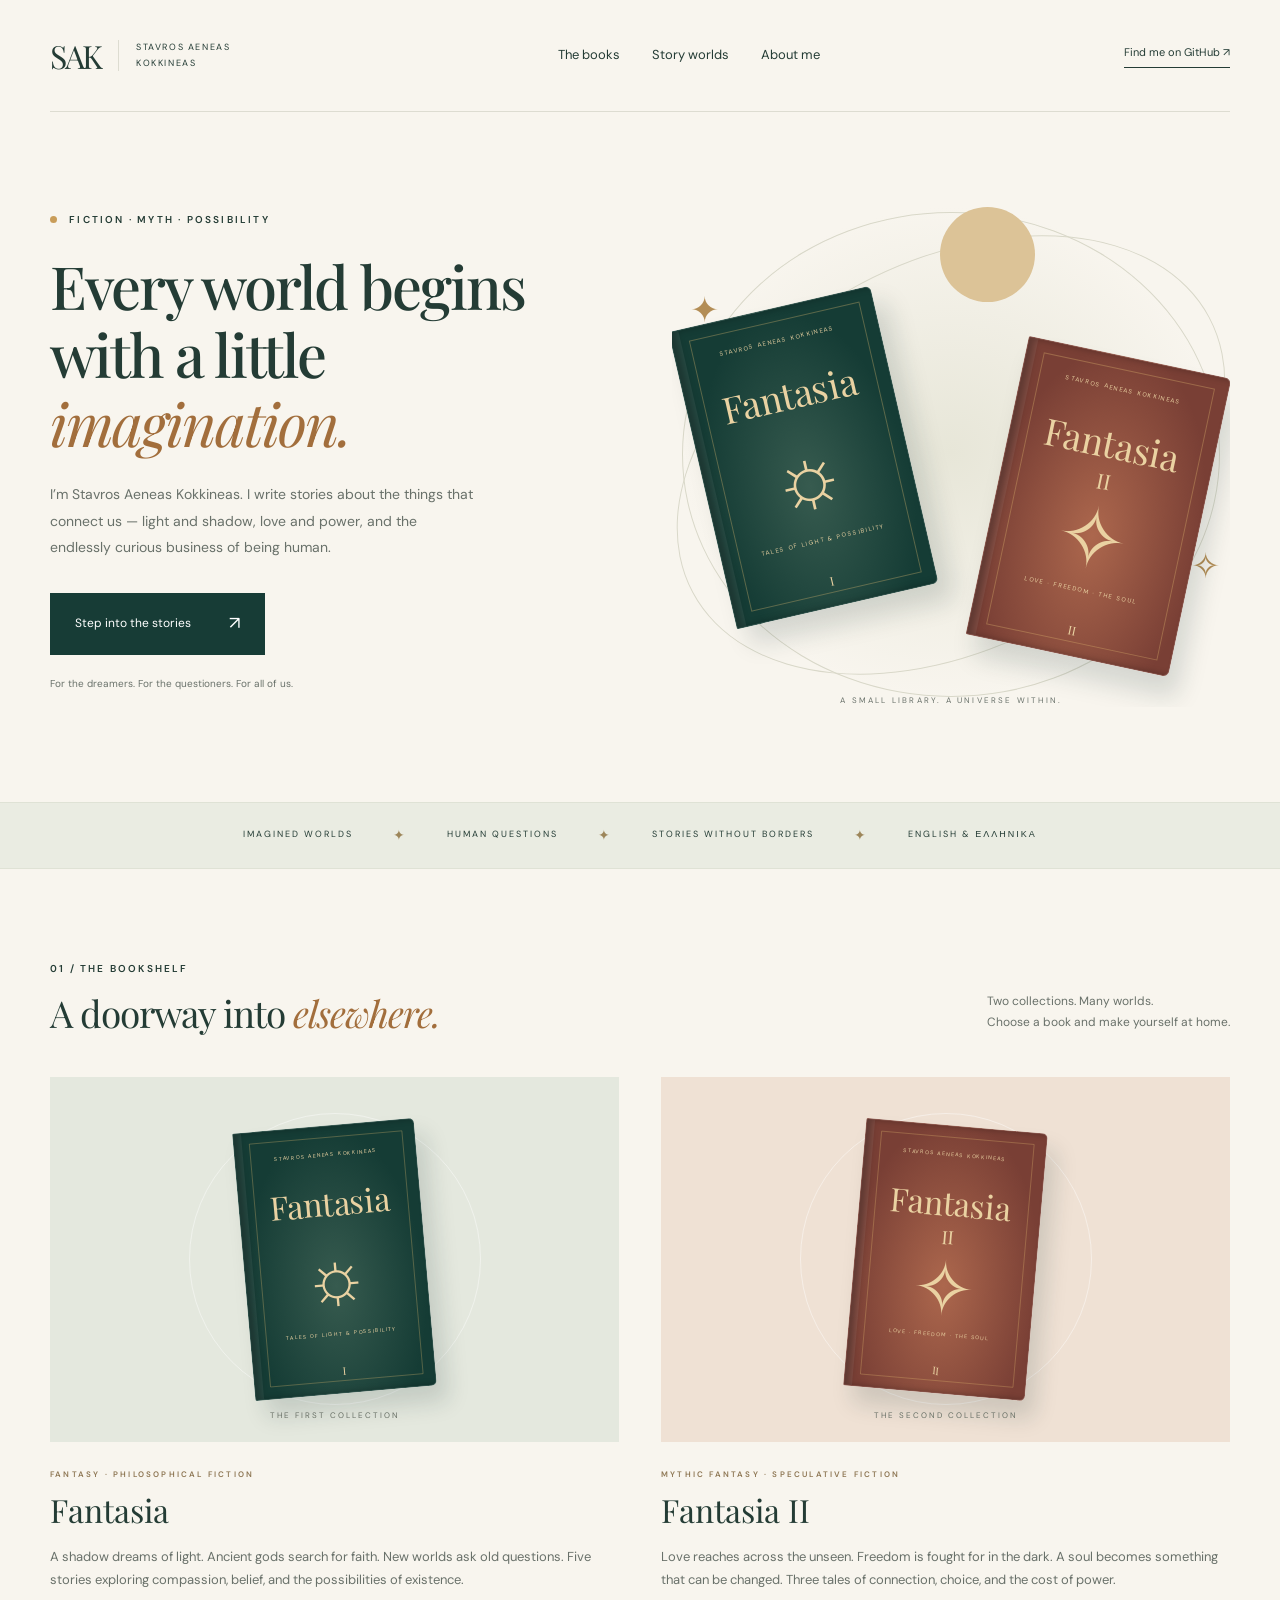
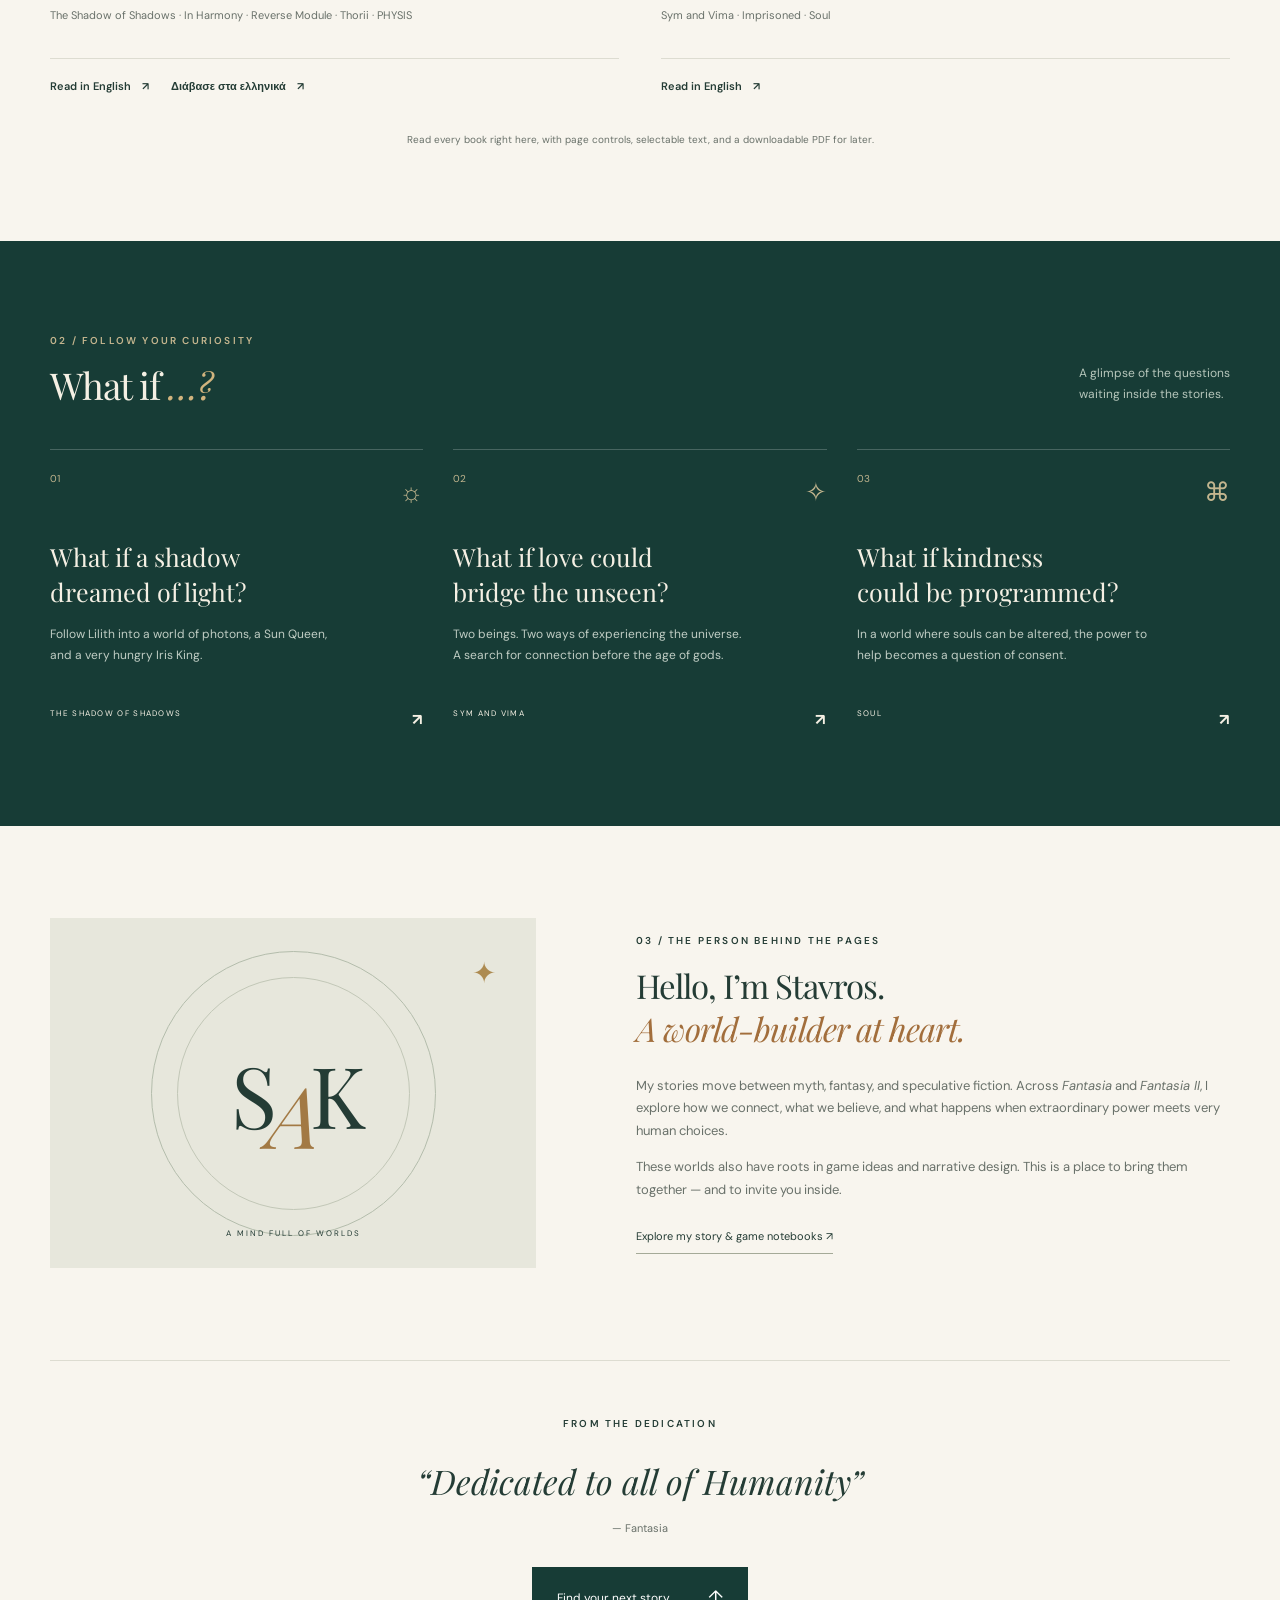
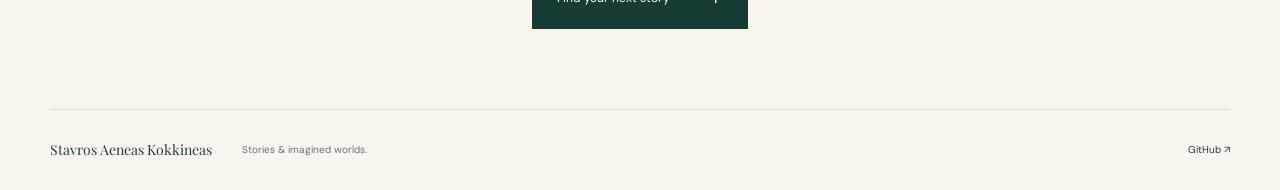
==== index.html @ 02f498a7 "Publish author website with English and Greek book readers" ====
<!doctype html>
<html lang="en">
<head>
<meta charset="utf-8"><meta name="viewport" content="width=device-width, initial-scale=1">
<meta name="description" content="Step into the story worlds of Stavros Aeneas Kokkineas. Read Fantasia and Fantasia II: tales of light, love, freedom, and what makes us human.">
<meta name="theme-color" content="#173c36"><title>Stavros Aeneas Kokkineas — Stories & imagined worlds</title>
<link rel="icon" href="assets/mark.svg" type="image/svg+xml"><link rel="stylesheet" href="style.css">
</head>
<body>
<a class="skip" href="#main">Skip to content</a>
<header class="header wrap"><a class="wordmark" href="#" aria-label="Stavros Aeneas Kokkineas home">SAK<span>STAVROS AENEAS KOKKINEAS</span></a><nav aria-label="Main navigation"><a href="#books">The books</a><a href="#worlds">Story worlds</a><a href="#about">About me</a></nav><a class="header-link" href="https://github.com/PreCosmos">Find me on GitHub ↗</a></header>
<main id="main">
<section class="hero wrap"><div class="hero-copy"><p class="eyebrow"><span></span> FICTION · MYTH · POSSIBILITY</p><h1>Every world begins<br>with a little<br><em>imagination.</em></h1><p class="intro">I’m Stavros Aeneas Kokkineas. I write stories about the things that connect us — light and shadow, love and power, and the endlessly curious business of being human.</p><a class="button" href="#books">Step into the stories <span>↗</span></a><p class="hero-note">For the dreamers. For the questioners. For all of us.</p></div><div class="hero-art" role="img" aria-label="Illustration of two Fantasia books beneath a sun and stars"><div class="orbit orbit-one"></div><div class="orbit orbit-two"></div><span class="star s1">✦</span><span class="star s2">✧</span><span class="sun"></span><div class="book hero-book book-one"><small>STAVROS AENEAS KOKKINEAS</small><strong>Fantasia</strong><div class="cover-symbol">☼</div><span>TALES OF LIGHT & POSSIBILITY</span><i>I</i></div><div class="book hero-book book-two"><small>STAVROS AENEAS KOKKINEAS</small><strong>Fantasia <em>II</em></strong><div class="cover-symbol">✧</div><span>LOVE · FREEDOM · THE SOUL</span><i>II</i></div><span class="art-caption">A SMALL LIBRARY. A UNIVERSE WITHIN.</span></div></section>
<div class="ribbon"><span>IMAGINED WORLDS</span><b>✦</b><span>HUMAN QUESTIONS</span><b>✦</b><span>STORIES WITHOUT BORDERS</span><b>✦</b><span>ENGLISH & ΕΛΛΗΝΙΚΑ</span></div>
<section id="books" class="section wrap"><div class="section-heading"><div><p class="eyebrow">01 / THE BOOKSHELF</p><h2>A doorway into <em>elsewhere.</em></h2></div><p>Two collections. Many worlds.<br>Choose a book and make yourself at home.</p></div><div class="books-grid"><article class="book-card"><a class="cover-stage green-stage" href="reader.html?book=fantasia" aria-label="Read Fantasia in English in the reading room"><div class="book shelf-book book-one"><small>STAVROS AENEAS KOKKINEAS</small><strong>Fantasia</strong><div class="cover-symbol">☼</div><span>TALES OF LIGHT & POSSIBILITY</span><i>I</i></div><span class="cover-tag">THE FIRST COLLECTION</span></a><div class="book-details"><p class="eyebrow">FANTASY · PHILOSOPHICAL FICTION</p><h3>Fantasia</h3><p>A shadow dreams of light. Ancient gods search for faith. New worlds ask old questions. Five stories exploring compassion, belief, and the possibilities of existence.</p><p class="contents">The Shadow of Shadows · In Harmony · Reverse Module · Thorii · PHYSIS</p><div class="reading-links"><a href="reader.html?book=fantasia">Read in English <span>↗</span></a><a href="reader.html?book=fantasia-el" lang="el">Διάβασε στα ελληνικά <span>↗</span></a></div></div></article><article class="book-card"><a class="cover-stage rust-stage" href="reader.html?book=fantasia-ii" aria-label="Read Fantasia II in the reading room"><div class="book shelf-book book-two"><small>STAVROS AENEAS KOKKINEAS</small><strong>Fantasia <em>II</em></strong><div class="cover-symbol">✧</div><span>LOVE · FREEDOM · THE SOUL</span><i>II</i></div><span class="cover-tag">THE SECOND COLLECTION</span></a><div class="book-details"><p class="eyebrow">MYTHIC FANTASY · SPECULATIVE FICTION</p><h3>Fantasia II</h3><p>Love reaches across the unseen. Freedom is fought for in the dark. A soul becomes something that can be changed. Three tales of connection, choice, and the cost of power.</p><p class="contents">Sym and Vima · Imprisoned · Soul</p><div class="reading-links"><a href="reader.html?book=fantasia-ii">Read in English <span>↗</span></a></div></div></article></div><p class="pdf-note">Read every book right here, with page controls, selectable text, and a downloadable PDF for later.</p></section>
<section class="worlds-section" id="worlds"><div class="wrap section"><div class="section-heading"><div><p class="eyebrow">02 / FOLLOW YOUR CURIOSITY</p><h2>What if <em>…?</em></h2></div><p>A glimpse of the questions<br>waiting inside the stories.</p></div><div class="world-grid"><a class="world" href="reader.html?book=fantasia#page=5"><span class="world-number">01 <b>☼</b></span><h3>What if a shadow<br>dreamed of light?</h3><p>Follow Lilith into a world of photons, a Sun Queen, and a very hungry Iris King.</p><span class="world-footer">THE SHADOW OF SHADOWS <b>↗</b></span></a><a class="world" href="reader.html?book=fantasia-ii#page=5"><span class="world-number">02 <b>✧</b></span><h3>What if love could<br>bridge the unseen?</h3><p>Two beings. Two ways of experiencing the universe. A search for connection before the age of gods.</p><span class="world-footer">SYM AND VIMA <b>↗</b></span></a><a class="world" href="reader.html?book=fantasia-ii#page=91"><span class="world-number">03 <b>⌘</b></span><h3>What if kindness<br>could be programmed?</h3><p>In a world where souls can be altered, the power to help becomes a question of consent.</p><span class="world-footer">SOUL <b>↗</b></span></a></div></div></section>
<section class="section wrap about" id="about"><div class="author-art" aria-hidden="true"><span class="author-orbit"></span><span class="author-initials">S<span>A</span>K</span><p>A MIND FULL OF WORLDS</p><b>✦</b></div><div class="about-copy"><p class="eyebrow">03 / THE PERSON BEHIND THE PAGES</p><h2>Hello, I’m Stavros.<br><em>A world-builder at heart.</em></h2><p>My stories move between myth, fantasy, and speculative fiction. Across <cite>Fantasia</cite> and <cite>Fantasia II</cite>, I explore how we connect, what we believe, and what happens when extraordinary power meets very human choices.</p><p>These worlds also have roots in game ideas and narrative design. This is a place to bring them together — and to invite you inside.</p><a class="text-link" href="https://github.com/PreCosmos/GameIdeas">Explore my story & game notebooks ↗</a></div></section>
<section class="closing wrap"><p class="eyebrow">FROM THE DEDICATION</p><blockquote>“Dedicated to all of Humanity”</blockquote><p>— Fantasia</p><a class="button" href="#books">Find your next story <span>↑</span></a></section>
</main><footer class="wrap"><a class="footer-name" href="#">Stavros Aeneas Kokkineas</a><p>Stories & imagined worlds.</p><a href="https://github.com/PreCosmos">GitHub ↗</a></footer>
</body></html>
---- style.css ----
@import url('https://fonts.googleapis.com/css2?family=DM+Sans:wght@400;500;600;700&family=Playfair+Display:ital,wght@0,400;0,500;0,600;1,400;1,500&display=swap');
:root{--paper:#f8f5ee;--ink:#243c35;--muted:#69716a;--green:#173c36;--gold:#c99d59;--line:#dddcd1;--serif:'Playfair Display',Georgia,serif;--sans:'DM Sans',Arial,sans-serif}*{box-sizing:border-box}html{scroll-behavior:smooth;scroll-padding-top:30px}body{margin:0;background:var(--paper);color:var(--ink);font-family:var(--sans);font-size:15px;line-height:1.75}a{color:inherit;text-decoration:none}a:focus-visible{outline:3px solid #b77c35;outline-offset:6px}a:hover{color:#a26c32}.wrap{width:min(1200px,calc(100% - 100px));margin-inline:auto}.header{height:112px;display:flex;align-items:center;justify-content:space-between;border-bottom:1px solid var(--line);gap:24px}.wordmark{font:32px var(--serif);display:flex;align-items:center;gap:17px;letter-spacing:-2px}.wordmark span{font:9px/1.7 var(--sans);letter-spacing:1.6px;max-width:135px;border-left:1px solid var(--line);padding-left:17px}.header nav{display:flex;gap:32px;font-size:13px}.header-link{font-size:11px;border-bottom:1px solid var(--ink);padding-bottom:4px}.hero{display:grid;grid-template-columns:1.08fr 1fr;align-items:center;min-height:690px;gap:20px;padding-block:64px 74px}.eyebrow{font-size:10px;letter-spacing:2.2px;font-weight:600;line-height:1.6}.eyebrow>span{display:inline-block;width:7px;height:7px;background:var(--gold);border-radius:50%;margin-right:8px}h1,h2,h3,p{margin-top:0}h1{font:500 clamp(42px,4.65vw,65px)/1.15 var(--serif);letter-spacing:-2px;margin:24px 0}h1 em,h2 em{font-weight:400;color:#a26e3c}h2{font:400 37px/1.3 var(--serif);letter-spacing:-1px;margin-bottom:0}.intro{max-width:430px;color:var(--muted);font-size:14px;line-height:1.9}.button{display:inline-flex;align-items:center;justify-content:space-between;gap:38px;background:var(--green);color:#fff;padding:14px 24px;font-size:12px;margin-top:18px;border:1px solid var(--green);transition:background .2s,transform .2s}.button:hover{background:#2c5448;color:white;transform:translateY(-2px)}.button span{font-size:18px}.hero-note{font-size:10px;color:var(--muted);margin:20px 0 0}.hero-art{height:510px;position:relative;background:radial-gradient(ellipse at center,#e7e6d8 0,transparent 68%)}.orbit{position:absolute;border:1px solid #d9d8c9;border-radius:50%;inset:15px 10px 10px}.orbit-two{inset:64px -14px 58px;transform:rotate(-28deg)}.sun{position:absolute;width:95px;height:95px;border-radius:50%;background:#dcc397;top:10px;left:48%}.star{position:absolute;color:#b38d55;font-size:35px}.s1{top:83px;left:18px}.s2{right:10px;bottom:110px}.book{position:relative;width:207px;height:305px;display:flex;align-items:center;flex-direction:column;text-align:center;padding:27px 15px 17px;box-shadow:inset 6px 0 7px #0004,inset 9px 0 0 #ffffff12,12px 19px 25px #172c3026;border:1px solid #ffffff22;color:#ead2a2;border-radius:2px 6px 6px 2px}.book:before{content:'';position:absolute;inset:12px 13px 13px 17px;border:1px solid #e5bd7255}.book small{font-size:6px;letter-spacing:1.4px;z-index:1}.book strong{font:37px var(--serif);margin-top:24px;z-index:1}.book strong em{display:block;font:21px var(--serif);margin-top:0}.book .cover-symbol{font-size:83px;line-height:1.45;font-family:Georgia,serif;font-weight:400}.book>span{font-size:6px;letter-spacing:1.5px;z-index:1}.book i{font:12px var(--serif);margin-top:auto}.book-one{background:radial-gradient(ellipse at 50% 60%,#375b4f,#153c35 70%)}.book-two{background:radial-gradient(ellipse at 50% 60%,#ac674d,#793f35 75%)}.book-two .cover-symbol{font-size:85px;line-height:1.1}.hero-book{position:absolute}.hero-art .book-one{left:28px;top:108px;transform:rotate(-13deg)}.hero-art .book-two{right:28px;top:157px;transform:rotate(12deg)}.art-caption{position:absolute;bottom:0;left:0;right:0;text-align:center;font-size:8px;letter-spacing:2.2px;color:var(--muted)}.ribbon{background:#eaece2;border-block:1px solid #dfe2d5;display:flex;justify-content:center;align-items:center;gap:40px;padding:20px;font-size:9px;letter-spacing:2px}.ribbon b{font-size:14px;color:#9d865a;font-weight:400}.section{padding-block:92px}.section-heading{display:flex;justify-content:space-between;align-items:end;gap:20px;margin-bottom:40px}.section-heading>p{font-size:12px;color:var(--muted);margin-bottom:4px}.section-heading .eyebrow{margin-bottom:12px}.books-grid{display:grid;grid-template-columns:1fr 1fr;gap:42px}.cover-stage{display:flex;position:relative;align-items:center;justify-content:center;height:365px;overflow:hidden}.cover-stage:before{content:'';width:290px;height:290px;border-radius:50%;border:1px solid #ffffff70;position:absolute}.green-stage{background:#e4e8de}.rust-stage{background:#efe1d4}.shelf-book{transform:rotate(-5deg) scale(.88);transition:transform .3s}.rust-stage .shelf-book{transform:rotate(5deg) scale(.88)}.cover-stage:hover .shelf-book{transform:rotate(0) scale(.92)}.cover-tag{position:absolute;bottom:20px;font-size:8px;letter-spacing:2px;color:#687066}.book-details{padding:26px 0 0}.book-details .eyebrow{font-size:8px;color:#8e7754}.book-details h3{font:32px var(--serif);margin-bottom:15px}.book-details>p:not(.eyebrow){color:var(--muted);font-size:13px}.book-details .contents{font-size:11px!important;line-height:1.9;min-height:42px}.reading-links{display:flex;gap:22px;flex-wrap:wrap;border-top:1px solid var(--line);padding-top:18px;font-size:11px;font-weight:600}.reading-links span{margin-left:8px}.pdf-note{text-align:center;color:var(--muted);font-size:10px;margin:35px 0 0}.worlds-section{background:var(--green);color:#f5f0e4}.worlds-section .eyebrow{color:#c5b68f}.worlds-section h2 em{color:#d1b47e}.worlds-section .section-heading>p{color:#b6c6bb}.world-grid{display:grid;grid-template-columns:repeat(3,1fr);gap:30px}.world{border-top:1px solid #ffffff35;padding-top:20px;display:flex;flex-direction:column;transition:color .2s}.world:hover{color:#e4c28b}.world-number{display:flex;justify-content:space-between;font-size:10px;color:#c3b68f}.world-number b{font-size:26px;font-weight:400}.world h3{font:25px/1.4 var(--serif);margin:24px 0 15px}.world p{font-size:12px;color:#c0cdc4;max-width:290px}.world-footer{margin-top:auto;padding-top:28px;font-size:8px;letter-spacing:1.3px;display:flex;justify-content:space-between}.world-footer b{font-size:16px}.about{display:grid;grid-template-columns:.9fr 1.1fr;gap:100px;align-items:center}.author-art{height:350px;background:#e7e7dc;display:flex;align-items:center;justify-content:center;position:relative;overflow:hidden}.author-orbit{position:absolute;width:285px;height:285px;border:1px solid #b4bdac;border-radius:50%}.author-orbit:after{content:'';position:absolute;inset:25px;border:1px solid #c2c7b7;border-radius:50%}.author-initials{font:85px var(--serif);letter-spacing:-10px;z-index:1}.author-initials span{font-style:italic;color:#a27944;position:relative;top:20px}.author-art p{position:absolute;bottom:20px;font-size:8px;letter-spacing:2px}.author-art>b{position:absolute;top:30px;right:40px;color:#ad8b51;font-size:29px;font-weight:400}.about-copy h2{font-size:33px;margin:15px 0 25px}.about-copy>p:not(.eyebrow){font-size:13px;color:var(--muted)}.text-link{font-size:11px;border-bottom:1px solid #a5aa98;padding-bottom:6px;display:inline-block;margin-top:13px}.closing{text-align:center;padding:55px 0 80px;border-top:1px solid var(--line)}.closing blockquote{font:italic 34px/1.5 var(--serif);margin:24px 0 12px}.closing>p:not(.eyebrow){font-size:11px;color:var(--muted)}footer{padding-block:28px;display:flex;align-items:center;gap:30px;border-top:1px solid var(--line);font-size:10px}footer p{margin:0;color:var(--muted)}footer>a:last-child{margin-left:auto}.footer-name{font-family:var(--serif);font-size:14px}.skip{position:absolute;left:20px;top:-100px;background:var(--green);color:white;padding:10px;z-index:5}.skip:focus{top:10px}@media(min-width:1450px){.hero-art .book-one{left:45px}.hero-art .book-two{right:40px}}@media(max-width:1000px){.wrap{width:calc(100% - 56px)}.header-link{display:none}.hero{gap:0;min-height:620px}h1{font-size:47px}.hero-art{transform:scale(.85);transform-origin:center}.hero-art .book-one{left:-10px}.hero-art .book-two{right:-10px}.ribbon{gap:20px;font-size:8px}.about{gap:50px}.wordmark span{max-width:130px}.header nav{gap:22px}}@media(max-width:700px){.wrap{width:calc(100% - 40px)}.header{height:90px}.wordmark{font-size:27px}.wordmark span{display:none}.header nav{gap:18px;font-size:11px}.hero{grid-template-columns:1fr;padding:45px 0 40px;gap:12px}.hero-copy{max-width:500px}h1{font-size:50px}.hero-art{height:450px;width:min(100%,410px);justify-self:center;transform:scale(.92)}.hero-art .book-one{left:15px;top:75px}.hero-art .book-two{right:5px;top:120px}.sun{top:5px}.ribbon{flex-wrap:wrap;gap:10px 20px;font-size:7px}.ribbon b:nth-of-type(2){display:none}.section{padding-block:60px}.section-heading{display:block;margin-bottom:30px}.section-heading>p{margin-top:18px}h2{font-size:30px}.books-grid{grid-template-columns:1fr;gap:45px}.cover-stage{height:350px}.book-details .contents{min-height:0}.world-grid{grid-template-columns:1fr;gap:35px}.world h3 br{display:none}.world h3{font-size:25px;margin-top:12px}.world p{max-width:none}.world-footer{padding-top:10px}.about{grid-template-columns:1fr;gap:35px}.author-art{height:300px}.about-copy h2{font-size:30px}.closing{padding-block:45px 60px}.closing blockquote{font-size:27px;margin-inline:0}footer{flex-wrap:wrap;gap:10px 20px}footer p{display:none}.hero-note{font-size:9px}}@media(prefers-reduced-motion:reduce){html{scroll-behavior:auto}*{transition:none!important}}
.hero-art{overflow:hidden}
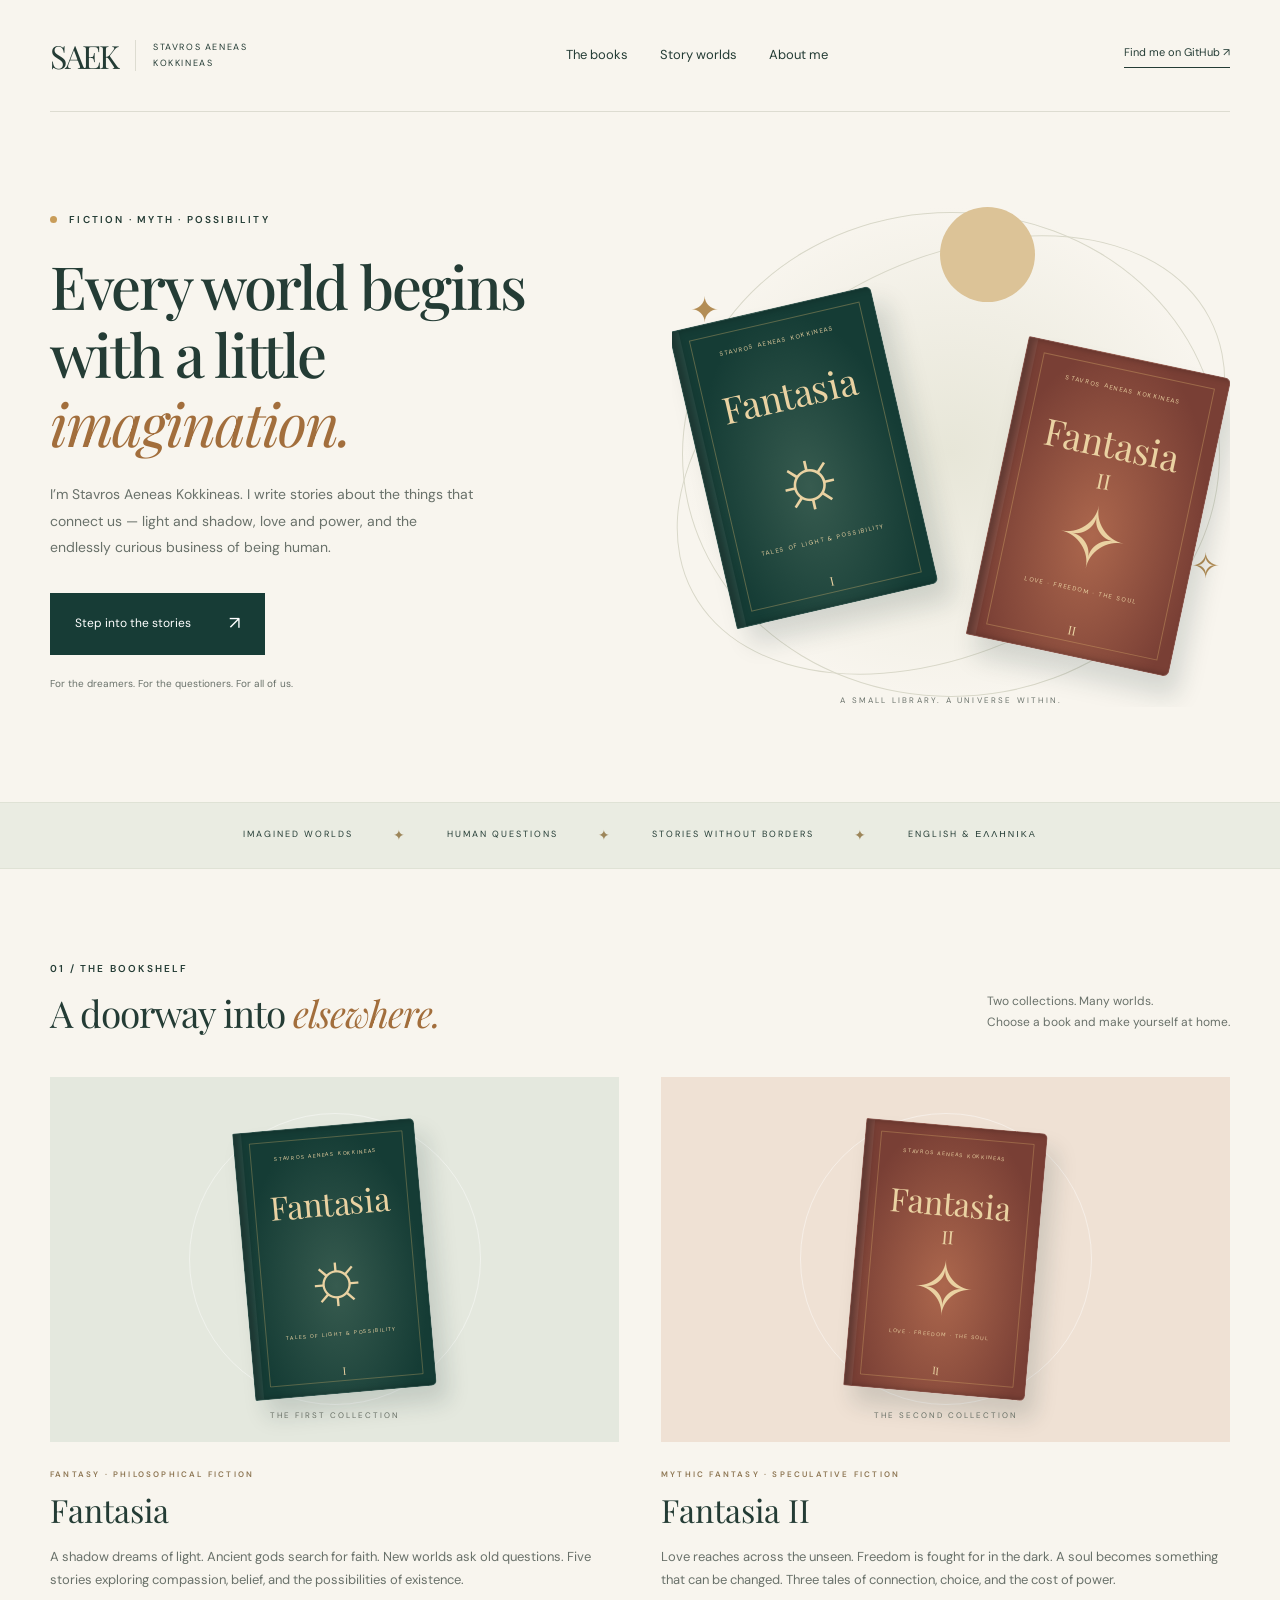
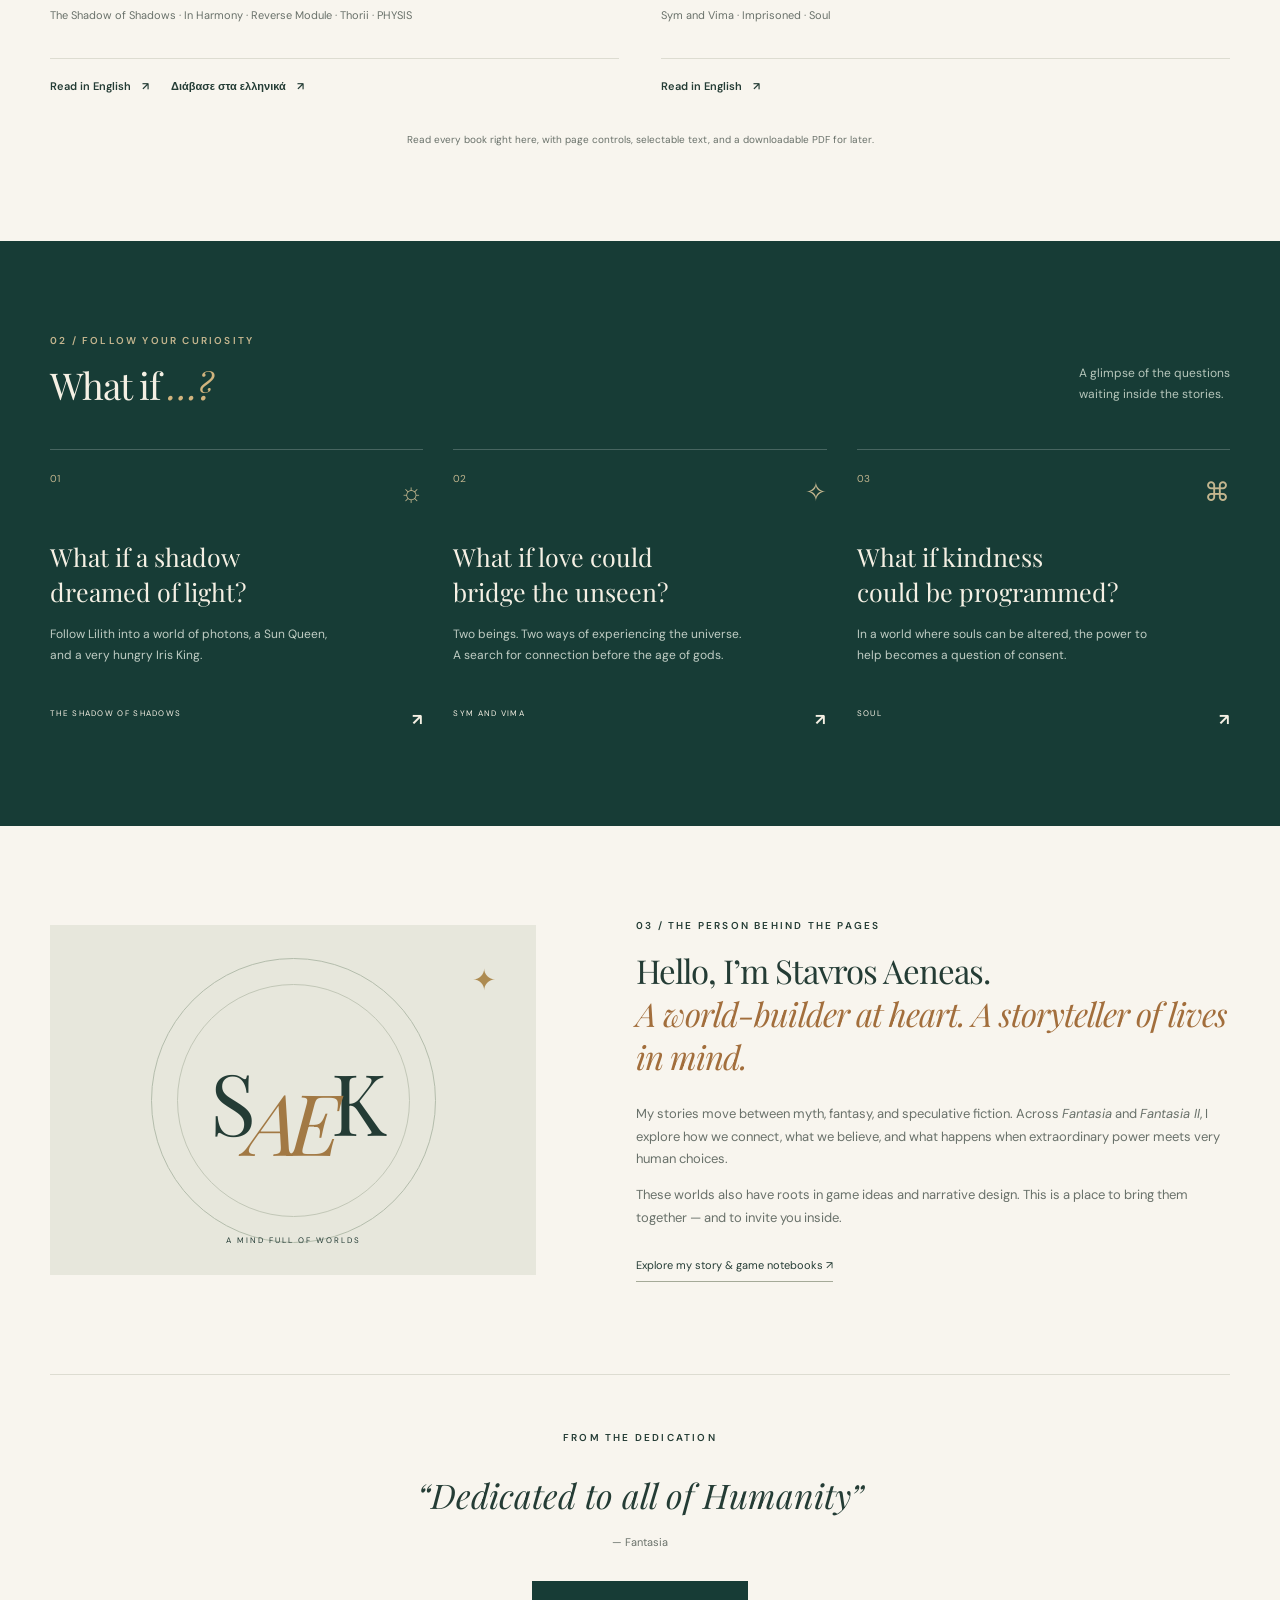
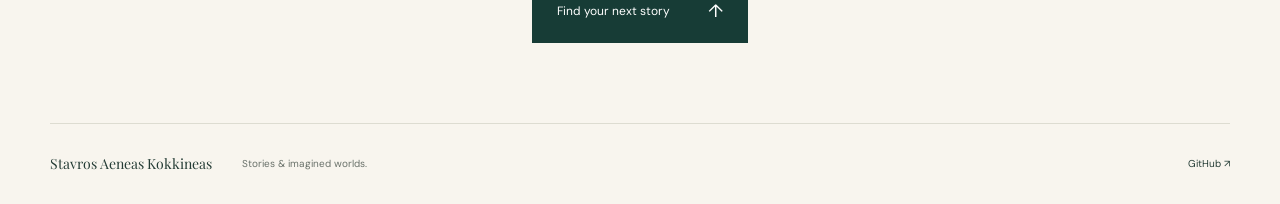
==== commit 9b33e8e2: "Correct author initials and update About Me heading" ====
--- a/index.html
+++ b/index.html
@@ -8,13 +8,13 @@
 </head>
 <body>
 <a class="skip" href="#main">Skip to content</a>
-<header class="header wrap"><a class="wordmark" href="#" aria-label="Stavros Aeneas Kokkineas home">SAK<span>STAVROS AENEAS KOKKINEAS</span></a><nav aria-label="Main navigation"><a href="#books">The books</a><a href="#worlds">Story worlds</a><a href="#about">About me</a></nav><a class="header-link" href="https://github.com/PreCosmos">Find me on GitHub ↗</a></header>
+<header class="header wrap"><a class="wordmark" href="#" aria-label="Stavros Aeneas Kokkineas home">SAEK<span>STAVROS AENEAS KOKKINEAS</span></a><nav aria-label="Main navigation"><a href="#books">The books</a><a href="#worlds">Story worlds</a><a href="#about">About me</a></nav><a class="header-link" href="https://github.com/PreCosmos">Find me on GitHub ↗</a></header>
 <main id="main">
 <section class="hero wrap"><div class="hero-copy"><p class="eyebrow"><span></span> FICTION · MYTH · POSSIBILITY</p><h1>Every world begins<br>with a little<br><em>imagination.</em></h1><p class="intro">I’m Stavros Aeneas Kokkineas. I write stories about the things that connect us — light and shadow, love and power, and the endlessly curious business of being human.</p><a class="button" href="#books">Step into the stories <span>↗</span></a><p class="hero-note">For the dreamers. For the questioners. For all of us.</p></div><div class="hero-art" role="img" aria-label="Illustration of two Fantasia books beneath a sun and stars"><div class="orbit orbit-one"></div><div class="orbit orbit-two"></div><span class="star s1">✦</span><span class="star s2">✧</span><span class="sun"></span><div class="book hero-book book-one"><small>STAVROS AENEAS KOKKINEAS</small><strong>Fantasia</strong><div class="cover-symbol">☼</div><span>TALES OF LIGHT & POSSIBILITY</span><i>I</i></div><div class="book hero-book book-two"><small>STAVROS AENEAS KOKKINEAS</small><strong>Fantasia <em>II</em></strong><div class="cover-symbol">✧</div><span>LOVE · FREEDOM · THE SOUL</span><i>II</i></div><span class="art-caption">A SMALL LIBRARY. A UNIVERSE WITHIN.</span></div></section>
 <div class="ribbon"><span>IMAGINED WORLDS</span><b>✦</b><span>HUMAN QUESTIONS</span><b>✦</b><span>STORIES WITHOUT BORDERS</span><b>✦</b><span>ENGLISH & ΕΛΛΗΝΙΚΑ</span></div>
 <section id="books" class="section wrap"><div class="section-heading"><div><p class="eyebrow">01 / THE BOOKSHELF</p><h2>A doorway into <em>elsewhere.</em></h2></div><p>Two collections. Many worlds.<br>Choose a book and make yourself at home.</p></div><div class="books-grid"><article class="book-card"><a class="cover-stage green-stage" href="reader.html?book=fantasia" aria-label="Read Fantasia in English in the reading room"><div class="book shelf-book book-one"><small>STAVROS AENEAS KOKKINEAS</small><strong>Fantasia</strong><div class="cover-symbol">☼</div><span>TALES OF LIGHT & POSSIBILITY</span><i>I</i></div><span class="cover-tag">THE FIRST COLLECTION</span></a><div class="book-details"><p class="eyebrow">FANTASY · PHILOSOPHICAL FICTION</p><h3>Fantasia</h3><p>A shadow dreams of light. Ancient gods search for faith. New worlds ask old questions. Five stories exploring compassion, belief, and the possibilities of existence.</p><p class="contents">The Shadow of Shadows · In Harmony · Reverse Module · Thorii · PHYSIS</p><div class="reading-links"><a href="reader.html?book=fantasia">Read in English <span>↗</span></a><a href="reader.html?book=fantasia-el" lang="el">Διάβασε στα ελληνικά <span>↗</span></a></div></div></article><article class="book-card"><a class="cover-stage rust-stage" href="reader.html?book=fantasia-ii" aria-label="Read Fantasia II in the reading room"><div class="book shelf-book book-two"><small>STAVROS AENEAS KOKKINEAS</small><strong>Fantasia <em>II</em></strong><div class="cover-symbol">✧</div><span>LOVE · FREEDOM · THE SOUL</span><i>II</i></div><span class="cover-tag">THE SECOND COLLECTION</span></a><div class="book-details"><p class="eyebrow">MYTHIC FANTASY · SPECULATIVE FICTION</p><h3>Fantasia II</h3><p>Love reaches across the unseen. Freedom is fought for in the dark. A soul becomes something that can be changed. Three tales of connection, choice, and the cost of power.</p><p class="contents">Sym and Vima · Imprisoned · Soul</p><div class="reading-links"><a href="reader.html?book=fantasia-ii">Read in English <span>↗</span></a></div></div></article></div><p class="pdf-note">Read every book right here, with page controls, selectable text, and a downloadable PDF for later.</p></section>
 <section class="worlds-section" id="worlds"><div class="wrap section"><div class="section-heading"><div><p class="eyebrow">02 / FOLLOW YOUR CURIOSITY</p><h2>What if <em>…?</em></h2></div><p>A glimpse of the questions<br>waiting inside the stories.</p></div><div class="world-grid"><a class="world" href="reader.html?book=fantasia#page=5"><span class="world-number">01 <b>☼</b></span><h3>What if a shadow<br>dreamed of light?</h3><p>Follow Lilith into a world of photons, a Sun Queen, and a very hungry Iris King.</p><span class="world-footer">THE SHADOW OF SHADOWS <b>↗</b></span></a><a class="world" href="reader.html?book=fantasia-ii#page=5"><span class="world-number">02 <b>✧</b></span><h3>What if love could<br>bridge the unseen?</h3><p>Two beings. Two ways of experiencing the universe. A search for connection before the age of gods.</p><span class="world-footer">SYM AND VIMA <b>↗</b></span></a><a class="world" href="reader.html?book=fantasia-ii#page=91"><span class="world-number">03 <b>⌘</b></span><h3>What if kindness<br>could be programmed?</h3><p>In a world where souls can be altered, the power to help becomes a question of consent.</p><span class="world-footer">SOUL <b>↗</b></span></a></div></div></section>
-<section class="section wrap about" id="about"><div class="author-art" aria-hidden="true"><span class="author-orbit"></span><span class="author-initials">S<span>A</span>K</span><p>A MIND FULL OF WORLDS</p><b>✦</b></div><div class="about-copy"><p class="eyebrow">03 / THE PERSON BEHIND THE PAGES</p><h2>Hello, I’m Stavros.<br><em>A world-builder at heart.</em></h2><p>My stories move between myth, fantasy, and speculative fiction. Across <cite>Fantasia</cite> and <cite>Fantasia II</cite>, I explore how we connect, what we believe, and what happens when extraordinary power meets very human choices.</p><p>These worlds also have roots in game ideas and narrative design. This is a place to bring them together — and to invite you inside.</p><a class="text-link" href="https://github.com/PreCosmos/GameIdeas">Explore my story & game notebooks ↗</a></div></section>
+<section class="section wrap about" id="about"><div class="author-art" aria-hidden="true"><span class="author-orbit"></span><span class="author-initials">S<span>AE</span>K</span><p>A MIND FULL OF WORLDS</p><b>✦</b></div><div class="about-copy"><p class="eyebrow">03 / THE PERSON BEHIND THE PAGES</p><h2>Hello, I’m Stavros Aeneas.<br><em>A world-builder at heart. A storyteller of lives in mind.</em></h2><p>My stories move between myth, fantasy, and speculative fiction. Across <cite>Fantasia</cite> and <cite>Fantasia II</cite>, I explore how we connect, what we believe, and what happens when extraordinary power meets very human choices.</p><p>These worlds also have roots in game ideas and narrative design. This is a place to bring them together — and to invite you inside.</p><a class="text-link" href="https://github.com/PreCosmos/GameIdeas">Explore my story & game notebooks ↗</a></div></section>
 <section class="closing wrap"><p class="eyebrow">FROM THE DEDICATION</p><blockquote>“Dedicated to all of Humanity”</blockquote><p>— Fantasia</p><a class="button" href="#books">Find your next story <span>↑</span></a></section>
 </main><footer class="wrap"><a class="footer-name" href="#">Stavros Aeneas Kokkineas</a><p>Stories & imagined worlds.</p><a href="https://github.com/PreCosmos">GitHub ↗</a></footer>
 </body></html>
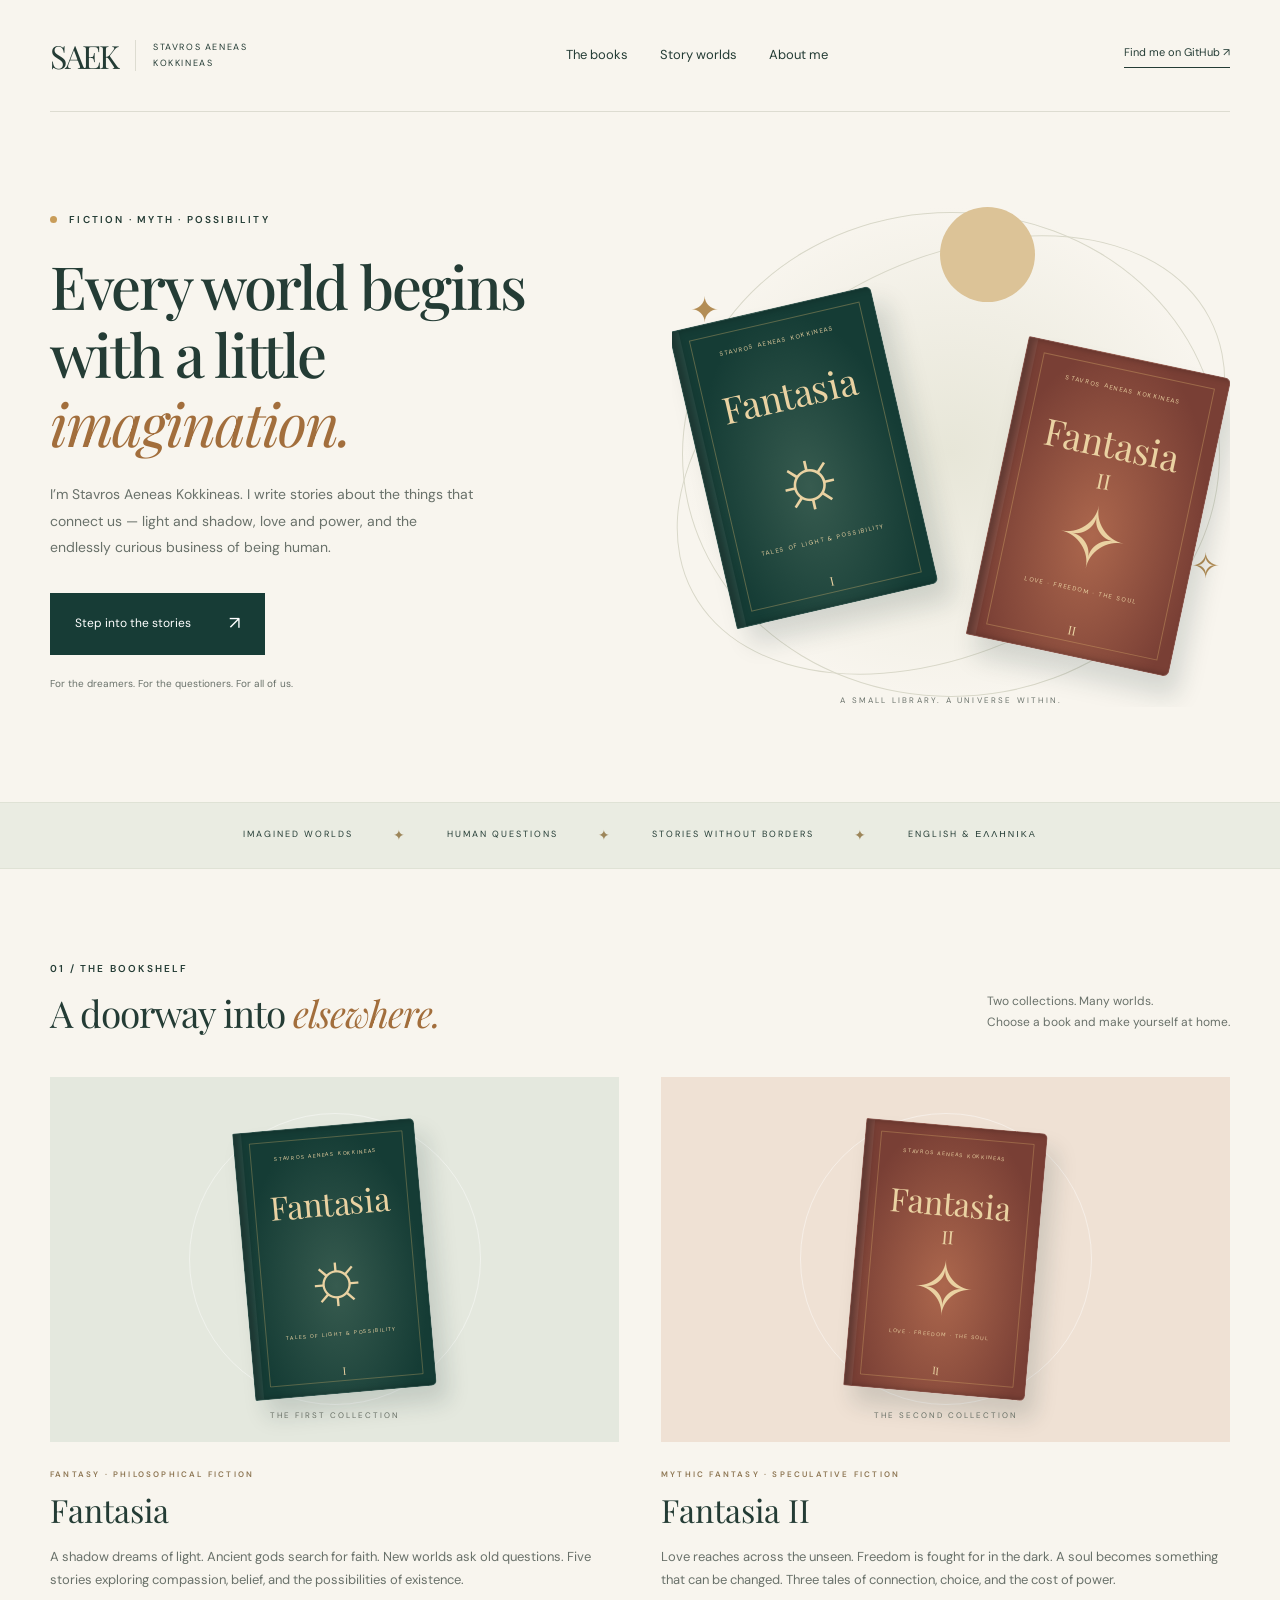
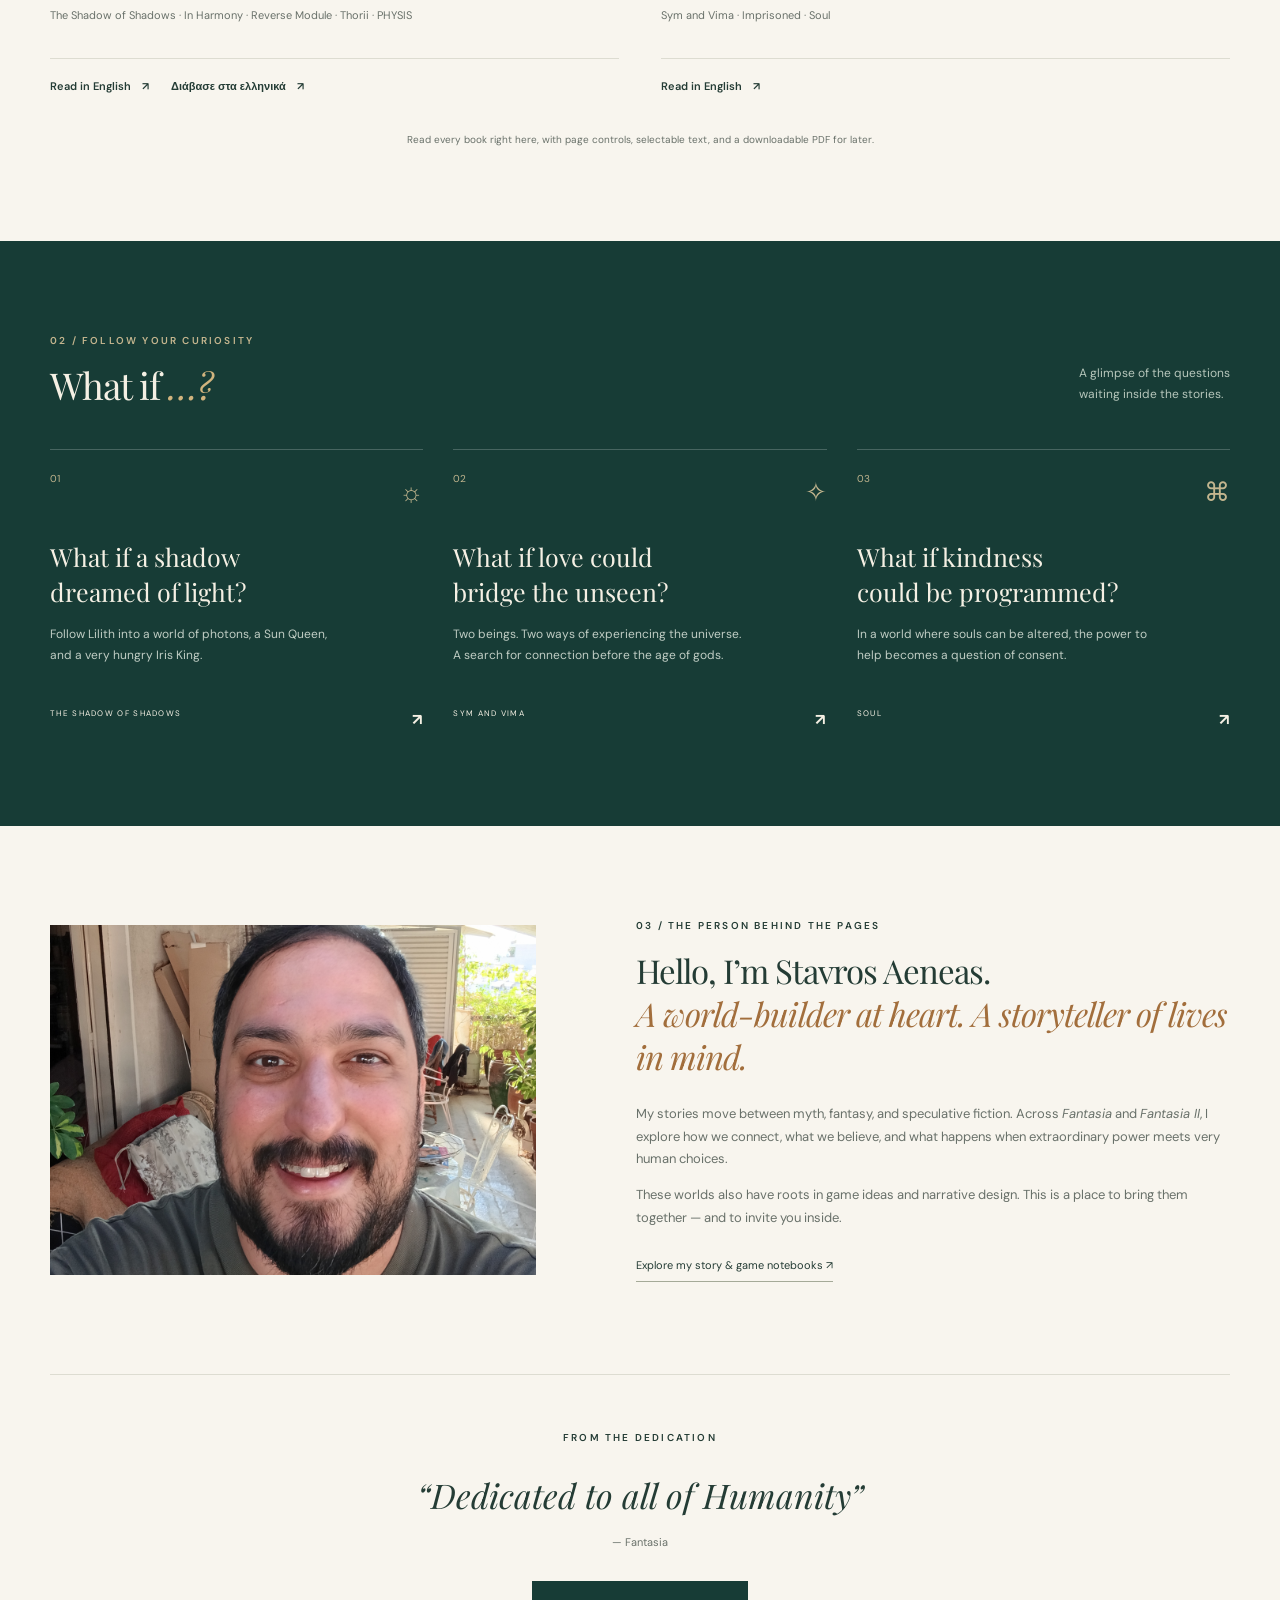
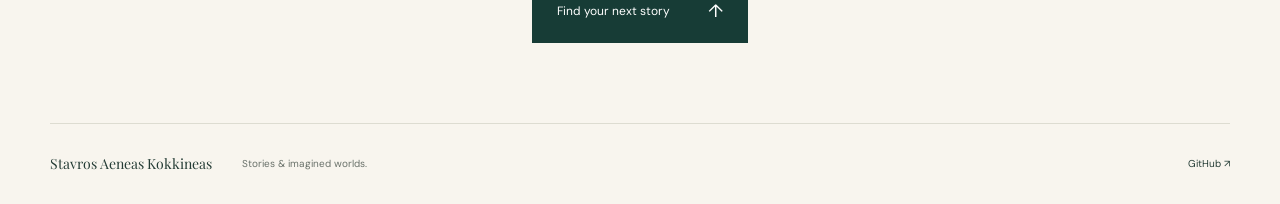
==== commit 85b71207: "Add author portrait to About Me section" ====
--- a/index.html
+++ b/index.html
@@ -14,7 +14,7 @@
 <div class="ribbon"><span>IMAGINED WORLDS</span><b>✦</b><span>HUMAN QUESTIONS</span><b>✦</b><span>STORIES WITHOUT BORDERS</span><b>✦</b><span>ENGLISH & ΕΛΛΗΝΙΚΑ</span></div>
 <section id="books" class="section wrap"><div class="section-heading"><div><p class="eyebrow">01 / THE BOOKSHELF</p><h2>A doorway into <em>elsewhere.</em></h2></div><p>Two collections. Many worlds.<br>Choose a book and make yourself at home.</p></div><div class="books-grid"><article class="book-card"><a class="cover-stage green-stage" href="reader.html?book=fantasia" aria-label="Read Fantasia in English in the reading room"><div class="book shelf-book book-one"><small>STAVROS AENEAS KOKKINEAS</small><strong>Fantasia</strong><div class="cover-symbol">☼</div><span>TALES OF LIGHT & POSSIBILITY</span><i>I</i></div><span class="cover-tag">THE FIRST COLLECTION</span></a><div class="book-details"><p class="eyebrow">FANTASY · PHILOSOPHICAL FICTION</p><h3>Fantasia</h3><p>A shadow dreams of light. Ancient gods search for faith. New worlds ask old questions. Five stories exploring compassion, belief, and the possibilities of existence.</p><p class="contents">The Shadow of Shadows · In Harmony · Reverse Module · Thorii · PHYSIS</p><div class="reading-links"><a href="reader.html?book=fantasia">Read in English <span>↗</span></a><a href="reader.html?book=fantasia-el" lang="el">Διάβασε στα ελληνικά <span>↗</span></a></div></div></article><article class="book-card"><a class="cover-stage rust-stage" href="reader.html?book=fantasia-ii" aria-label="Read Fantasia II in the reading room"><div class="book shelf-book book-two"><small>STAVROS AENEAS KOKKINEAS</small><strong>Fantasia <em>II</em></strong><div class="cover-symbol">✧</div><span>LOVE · FREEDOM · THE SOUL</span><i>II</i></div><span class="cover-tag">THE SECOND COLLECTION</span></a><div class="book-details"><p class="eyebrow">MYTHIC FANTASY · SPECULATIVE FICTION</p><h3>Fantasia II</h3><p>Love reaches across the unseen. Freedom is fought for in the dark. A soul becomes something that can be changed. Three tales of connection, choice, and the cost of power.</p><p class="contents">Sym and Vima · Imprisoned · Soul</p><div class="reading-links"><a href="reader.html?book=fantasia-ii">Read in English <span>↗</span></a></div></div></article></div><p class="pdf-note">Read every book right here, with page controls, selectable text, and a downloadable PDF for later.</p></section>
 <section class="worlds-section" id="worlds"><div class="wrap section"><div class="section-heading"><div><p class="eyebrow">02 / FOLLOW YOUR CURIOSITY</p><h2>What if <em>…?</em></h2></div><p>A glimpse of the questions<br>waiting inside the stories.</p></div><div class="world-grid"><a class="world" href="reader.html?book=fantasia#page=5"><span class="world-number">01 <b>☼</b></span><h3>What if a shadow<br>dreamed of light?</h3><p>Follow Lilith into a world of photons, a Sun Queen, and a very hungry Iris King.</p><span class="world-footer">THE SHADOW OF SHADOWS <b>↗</b></span></a><a class="world" href="reader.html?book=fantasia-ii#page=5"><span class="world-number">02 <b>✧</b></span><h3>What if love could<br>bridge the unseen?</h3><p>Two beings. Two ways of experiencing the universe. A search for connection before the age of gods.</p><span class="world-footer">SYM AND VIMA <b>↗</b></span></a><a class="world" href="reader.html?book=fantasia-ii#page=91"><span class="world-number">03 <b>⌘</b></span><h3>What if kindness<br>could be programmed?</h3><p>In a world where souls can be altered, the power to help becomes a question of consent.</p><span class="world-footer">SOUL <b>↗</b></span></a></div></div></section>
-<section class="section wrap about" id="about"><div class="author-art" aria-hidden="true"><span class="author-orbit"></span><span class="author-initials">S<span>AE</span>K</span><p>A MIND FULL OF WORLDS</p><b>✦</b></div><div class="about-copy"><p class="eyebrow">03 / THE PERSON BEHIND THE PAGES</p><h2>Hello, I’m Stavros Aeneas.<br><em>A world-builder at heart. A storyteller of lives in mind.</em></h2><p>My stories move between myth, fantasy, and speculative fiction. Across <cite>Fantasia</cite> and <cite>Fantasia II</cite>, I explore how we connect, what we believe, and what happens when extraordinary power meets very human choices.</p><p>These worlds also have roots in game ideas and narrative design. This is a place to bring them together — and to invite you inside.</p><a class="text-link" href="https://github.com/PreCosmos/GameIdeas">Explore my story & game notebooks ↗</a></div></section>
+<section class="section wrap about" id="about"><div class="author-art"><img class="author-photo" src="assets/author.jpg" alt="Stavros Aeneas Kokkineas smiling outdoors" width="2460" height="3280" loading="lazy" decoding="async"></div><div class="about-copy"><p class="eyebrow">03 / THE PERSON BEHIND THE PAGES</p><h2>Hello, I’m Stavros Aeneas.<br><em>A world-builder at heart. A storyteller of lives in mind.</em></h2><p>My stories move between myth, fantasy, and speculative fiction. Across <cite>Fantasia</cite> and <cite>Fantasia II</cite>, I explore how we connect, what we believe, and what happens when extraordinary power meets very human choices.</p><p>These worlds also have roots in game ideas and narrative design. This is a place to bring them together — and to invite you inside.</p><a class="text-link" href="https://github.com/PreCosmos/GameIdeas">Explore my story & game notebooks ↗</a></div></section>
 <section class="closing wrap"><p class="eyebrow">FROM THE DEDICATION</p><blockquote>“Dedicated to all of Humanity”</blockquote><p>— Fantasia</p><a class="button" href="#books">Find your next story <span>↑</span></a></section>
 </main><footer class="wrap"><a class="footer-name" href="#">Stavros Aeneas Kokkineas</a><p>Stories & imagined worlds.</p><a href="https://github.com/PreCosmos">GitHub ↗</a></footer>
 </body></html>
--- a/style.css
+++ b/style.css
@@ -1,3 +1,5 @@
 @import url('https://fonts.googleapis.com/css2?family=DM+Sans:wght@400;500;600;700&family=Playfair+Display:ital,wght@0,400;0,500;0,600;1,400;1,500&display=swap');
 :root{--paper:#f8f5ee;--ink:#243c35;--muted:#69716a;--green:#173c36;--gold:#c99d59;--line:#dddcd1;--serif:'Playfair Display',Georgia,serif;--sans:'DM Sans',Arial,sans-serif}*{box-sizing:border-box}html{scroll-behavior:smooth;scroll-padding-top:30px}body{margin:0;background:var(--paper);color:var(--ink);font-family:var(--sans);font-size:15px;line-height:1.75}a{color:inherit;text-decoration:none}a:focus-visible{outline:3px solid #b77c35;outline-offset:6px}a:hover{color:#a26c32}.wrap{width:min(1200px,calc(100% - 100px));margin-inline:auto}.header{height:112px;display:flex;align-items:center;justify-content:space-between;border-bottom:1px solid var(--line);gap:24px}.wordmark{font:32px var(--serif);display:flex;align-items:center;gap:17px;letter-spacing:-2px}.wordmark span{font:9px/1.7 var(--sans);letter-spacing:1.6px;max-width:135px;border-left:1px solid var(--line);padding-left:17px}.header nav{display:flex;gap:32px;font-size:13px}.header-link{font-size:11px;border-bottom:1px solid var(--ink);padding-bottom:4px}.hero{display:grid;grid-template-columns:1.08fr 1fr;align-items:center;min-height:690px;gap:20px;padding-block:64px 74px}.eyebrow{font-size:10px;letter-spacing:2.2px;font-weight:600;line-height:1.6}.eyebrow>span{display:inline-block;width:7px;height:7px;background:var(--gold);border-radius:50%;margin-right:8px}h1,h2,h3,p{margin-top:0}h1{font:500 clamp(42px,4.65vw,65px)/1.15 var(--serif);letter-spacing:-2px;margin:24px 0}h1 em,h2 em{font-weight:400;color:#a26e3c}h2{font:400 37px/1.3 var(--serif);letter-spacing:-1px;margin-bottom:0}.intro{max-width:430px;color:var(--muted);font-size:14px;line-height:1.9}.button{display:inline-flex;align-items:center;justify-content:space-between;gap:38px;background:var(--green);color:#fff;padding:14px 24px;font-size:12px;margin-top:18px;border:1px solid var(--green);transition:background .2s,transform .2s}.button:hover{background:#2c5448;color:white;transform:translateY(-2px)}.button span{font-size:18px}.hero-note{font-size:10px;color:var(--muted);margin:20px 0 0}.hero-art{height:510px;position:relative;background:radial-gradient(ellipse at center,#e7e6d8 0,transparent 68%)}.orbit{position:absolute;border:1px solid #d9d8c9;border-radius:50%;inset:15px 10px 10px}.orbit-two{inset:64px -14px 58px;transform:rotate(-28deg)}.sun{position:absolute;width:95px;height:95px;border-radius:50%;background:#dcc397;top:10px;left:48%}.star{position:absolute;color:#b38d55;font-size:35px}.s1{top:83px;left:18px}.s2{right:10px;bottom:110px}.book{position:relative;width:207px;height:305px;display:flex;align-items:center;flex-direction:column;text-align:center;padding:27px 15px 17px;box-shadow:inset 6px 0 7px #0004,inset 9px 0 0 #ffffff12,12px 19px 25px #172c3026;border:1px solid #ffffff22;color:#ead2a2;border-radius:2px 6px 6px 2px}.book:before{content:'';position:absolute;inset:12px 13px 13px 17px;border:1px solid #e5bd7255}.book small{font-size:6px;letter-spacing:1.4px;z-index:1}.book strong{font:37px var(--serif);margin-top:24px;z-index:1}.book strong em{display:block;font:21px var(--serif);margin-top:0}.book .cover-symbol{font-size:83px;line-height:1.45;font-family:Georgia,serif;font-weight:400}.book>span{font-size:6px;letter-spacing:1.5px;z-index:1}.book i{font:12px var(--serif);margin-top:auto}.book-one{background:radial-gradient(ellipse at 50% 60%,#375b4f,#153c35 70%)}.book-two{background:radial-gradient(ellipse at 50% 60%,#ac674d,#793f35 75%)}.book-two .cover-symbol{font-size:85px;line-height:1.1}.hero-book{position:absolute}.hero-art .book-one{left:28px;top:108px;transform:rotate(-13deg)}.hero-art .book-two{right:28px;top:157px;transform:rotate(12deg)}.art-caption{position:absolute;bottom:0;left:0;right:0;text-align:center;font-size:8px;letter-spacing:2.2px;color:var(--muted)}.ribbon{background:#eaece2;border-block:1px solid #dfe2d5;display:flex;justify-content:center;align-items:center;gap:40px;padding:20px;font-size:9px;letter-spacing:2px}.ribbon b{font-size:14px;color:#9d865a;font-weight:400}.section{padding-block:92px}.section-heading{display:flex;justify-content:space-between;align-items:end;gap:20px;margin-bottom:40px}.section-heading>p{font-size:12px;color:var(--muted);margin-bottom:4px}.section-heading .eyebrow{margin-bottom:12px}.books-grid{display:grid;grid-template-columns:1fr 1fr;gap:42px}.cover-stage{display:flex;position:relative;align-items:center;justify-content:center;height:365px;overflow:hidden}.cover-stage:before{content:'';width:290px;height:290px;border-radius:50%;border:1px solid #ffffff70;position:absolute}.green-stage{background:#e4e8de}.rust-stage{background:#efe1d4}.shelf-book{transform:rotate(-5deg) scale(.88);transition:transform .3s}.rust-stage .shelf-book{transform:rotate(5deg) scale(.88)}.cover-stage:hover .shelf-book{transform:rotate(0) scale(.92)}.cover-tag{position:absolute;bottom:20px;font-size:8px;letter-spacing:2px;color:#687066}.book-details{padding:26px 0 0}.book-details .eyebrow{font-size:8px;color:#8e7754}.book-details h3{font:32px var(--serif);margin-bottom:15px}.book-details>p:not(.eyebrow){color:var(--muted);font-size:13px}.book-details .contents{font-size:11px!important;line-height:1.9;min-height:42px}.reading-links{display:flex;gap:22px;flex-wrap:wrap;border-top:1px solid var(--line);padding-top:18px;font-size:11px;font-weight:600}.reading-links span{margin-left:8px}.pdf-note{text-align:center;color:var(--muted);font-size:10px;margin:35px 0 0}.worlds-section{background:var(--green);color:#f5f0e4}.worlds-section .eyebrow{color:#c5b68f}.worlds-section h2 em{color:#d1b47e}.worlds-section .section-heading>p{color:#b6c6bb}.world-grid{display:grid;grid-template-columns:repeat(3,1fr);gap:30px}.world{border-top:1px solid #ffffff35;padding-top:20px;display:flex;flex-direction:column;transition:color .2s}.world:hover{color:#e4c28b}.world-number{display:flex;justify-content:space-between;font-size:10px;color:#c3b68f}.world-number b{font-size:26px;font-weight:400}.world h3{font:25px/1.4 var(--serif);margin:24px 0 15px}.world p{font-size:12px;color:#c0cdc4;max-width:290px}.world-footer{margin-top:auto;padding-top:28px;font-size:8px;letter-spacing:1.3px;display:flex;justify-content:space-between}.world-footer b{font-size:16px}.about{display:grid;grid-template-columns:.9fr 1.1fr;gap:100px;align-items:center}.author-art{height:350px;background:#e7e7dc;display:flex;align-items:center;justify-content:center;position:relative;overflow:hidden}.author-orbit{position:absolute;width:285px;height:285px;border:1px solid #b4bdac;border-radius:50%}.author-orbit:after{content:'';position:absolute;inset:25px;border:1px solid #c2c7b7;border-radius:50%}.author-initials{font:85px var(--serif);letter-spacing:-10px;z-index:1}.author-initials span{font-style:italic;color:#a27944;position:relative;top:20px}.author-art p{position:absolute;bottom:20px;font-size:8px;letter-spacing:2px}.author-art>b{position:absolute;top:30px;right:40px;color:#ad8b51;font-size:29px;font-weight:400}.about-copy h2{font-size:33px;margin:15px 0 25px}.about-copy>p:not(.eyebrow){font-size:13px;color:var(--muted)}.text-link{font-size:11px;border-bottom:1px solid #a5aa98;padding-bottom:6px;display:inline-block;margin-top:13px}.closing{text-align:center;padding:55px 0 80px;border-top:1px solid var(--line)}.closing blockquote{font:italic 34px/1.5 var(--serif);margin:24px 0 12px}.closing>p:not(.eyebrow){font-size:11px;color:var(--muted)}footer{padding-block:28px;display:flex;align-items:center;gap:30px;border-top:1px solid var(--line);font-size:10px}footer p{margin:0;color:var(--muted)}footer>a:last-child{margin-left:auto}.footer-name{font-family:var(--serif);font-size:14px}.skip{position:absolute;left:20px;top:-100px;background:var(--green);color:white;padding:10px;z-index:5}.skip:focus{top:10px}@media(min-width:1450px){.hero-art .book-one{left:45px}.hero-art .book-two{right:40px}}@media(max-width:1000px){.wrap{width:calc(100% - 56px)}.header-link{display:none}.hero{gap:0;min-height:620px}h1{font-size:47px}.hero-art{transform:scale(.85);transform-origin:center}.hero-art .book-one{left:-10px}.hero-art .book-two{right:-10px}.ribbon{gap:20px;font-size:8px}.about{gap:50px}.wordmark span{max-width:130px}.header nav{gap:22px}}@media(max-width:700px){.wrap{width:calc(100% - 40px)}.header{height:90px}.wordmark{font-size:27px}.wordmark span{display:none}.header nav{gap:18px;font-size:11px}.hero{grid-template-columns:1fr;padding:45px 0 40px;gap:12px}.hero-copy{max-width:500px}h1{font-size:50px}.hero-art{height:450px;width:min(100%,410px);justify-self:center;transform:scale(.92)}.hero-art .book-one{left:15px;top:75px}.hero-art .book-two{right:5px;top:120px}.sun{top:5px}.ribbon{flex-wrap:wrap;gap:10px 20px;font-size:7px}.ribbon b:nth-of-type(2){display:none}.section{padding-block:60px}.section-heading{display:block;margin-bottom:30px}.section-heading>p{margin-top:18px}h2{font-size:30px}.books-grid{grid-template-columns:1fr;gap:45px}.cover-stage{height:350px}.book-details .contents{min-height:0}.world-grid{grid-template-columns:1fr;gap:35px}.world h3 br{display:none}.world h3{font-size:25px;margin-top:12px}.world p{max-width:none}.world-footer{padding-top:10px}.about{grid-template-columns:1fr;gap:35px}.author-art{height:300px}.about-copy h2{font-size:30px}.closing{padding-block:45px 60px}.closing blockquote{font-size:27px;margin-inline:0}footer{flex-wrap:wrap;gap:10px 20px}footer p{display:none}.hero-note{font-size:9px}}@media(prefers-reduced-motion:reduce){html{scroll-behavior:auto}*{transition:none!important}}
 .hero-art{overflow:hidden}
+
+.author-photo{display:block;width:100%;height:100%;object-fit:cover;object-position:center 55%}
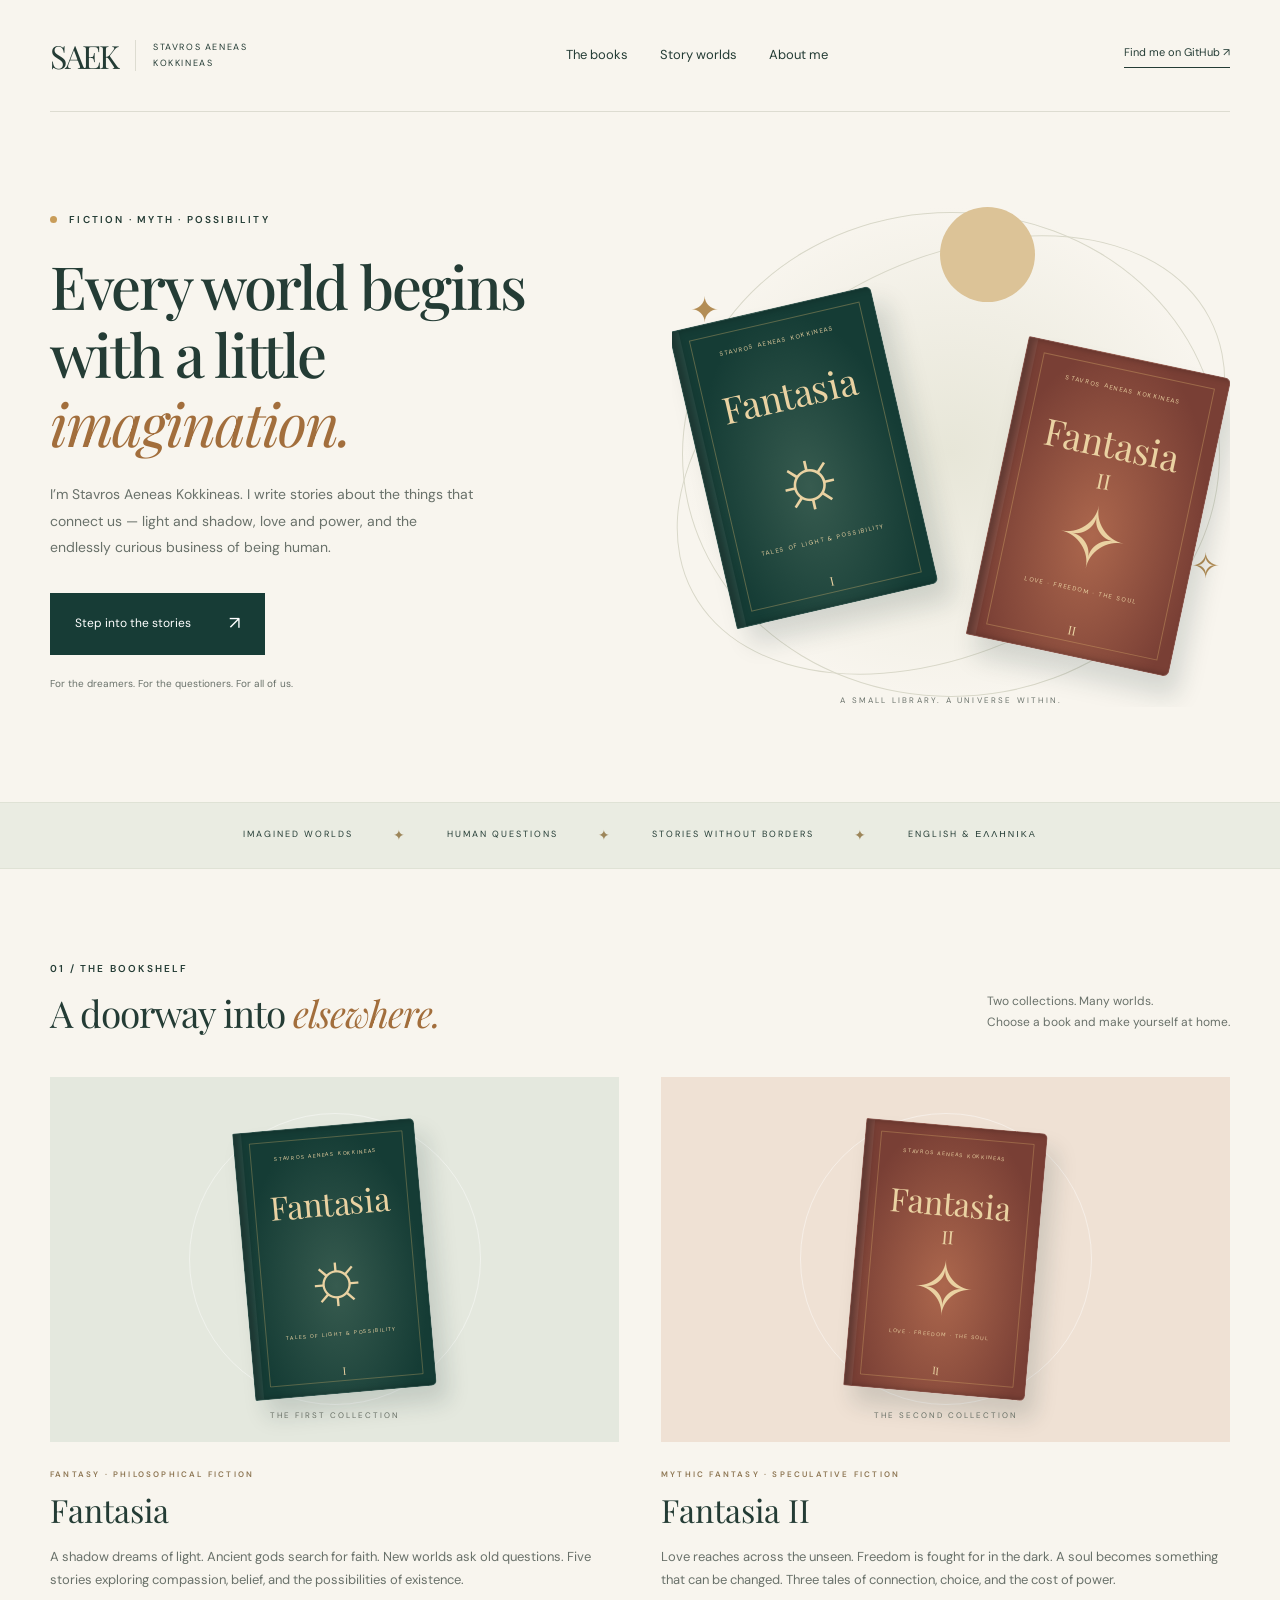
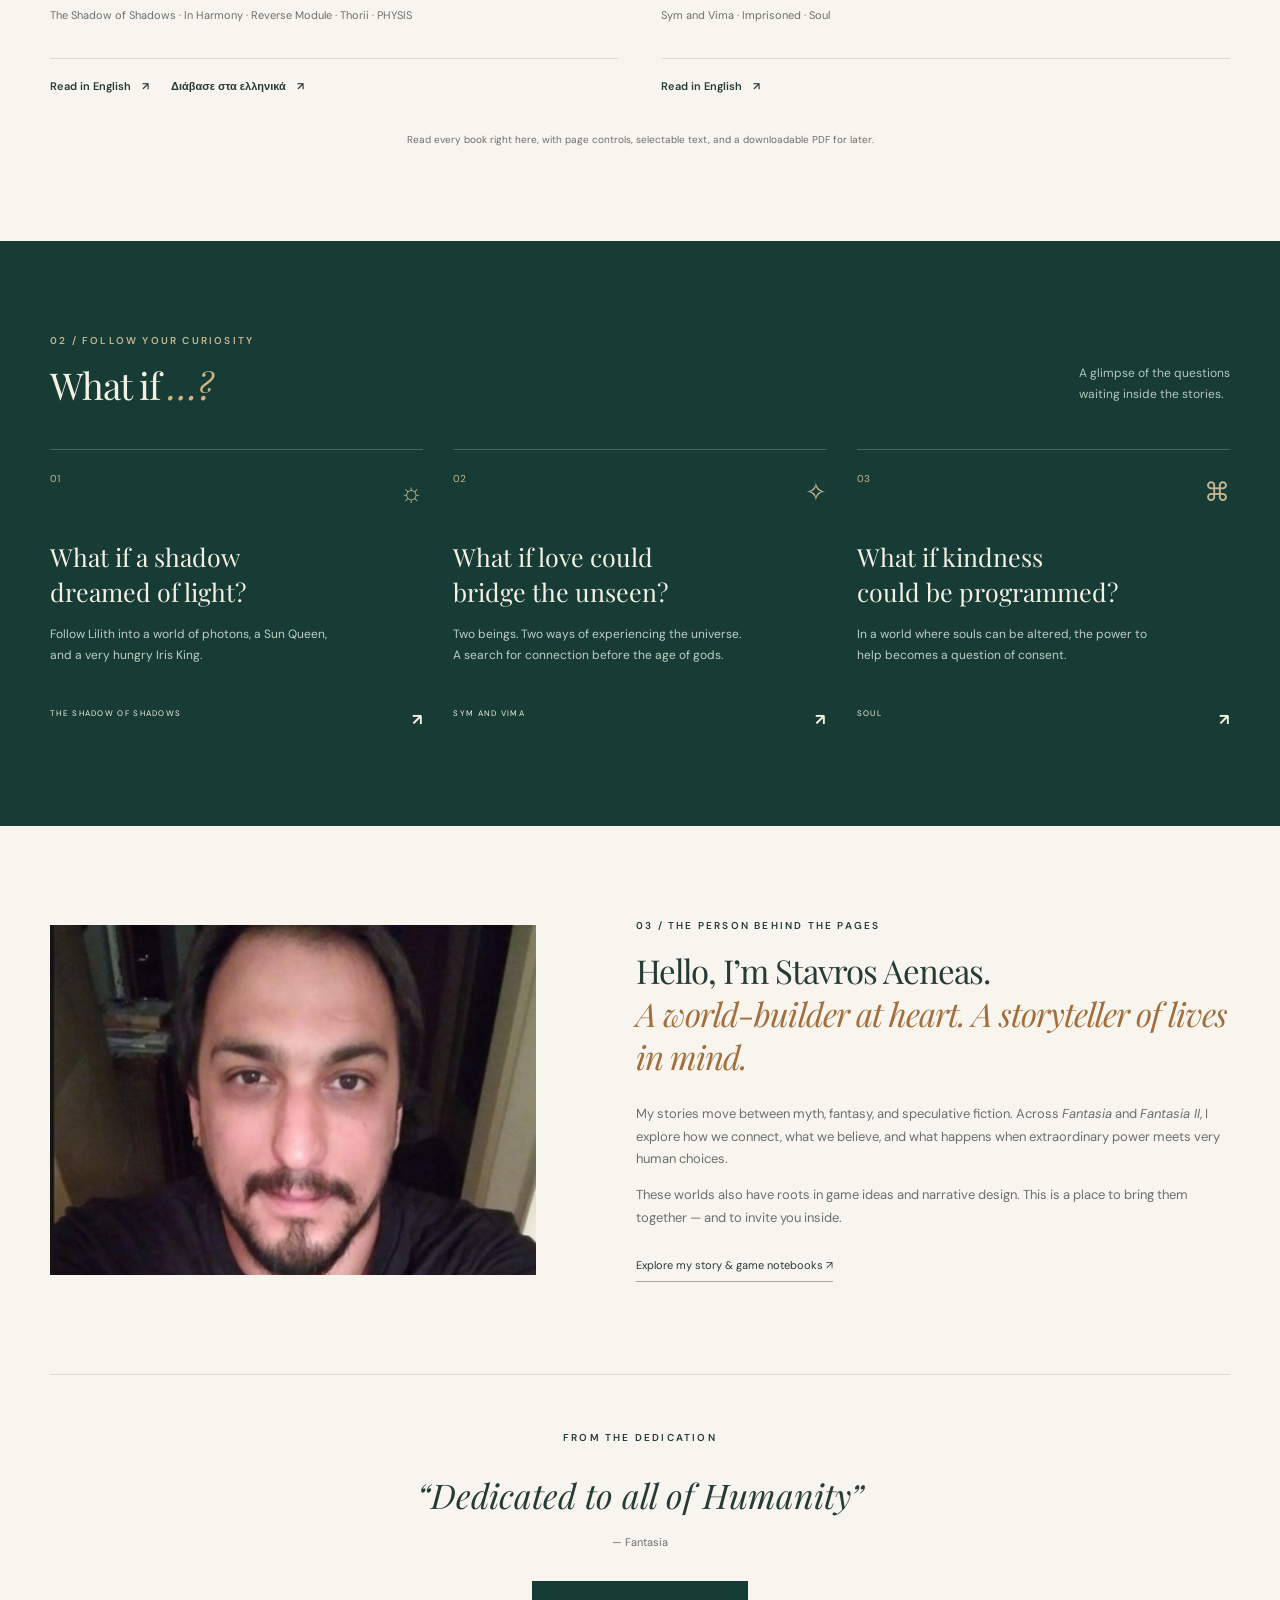
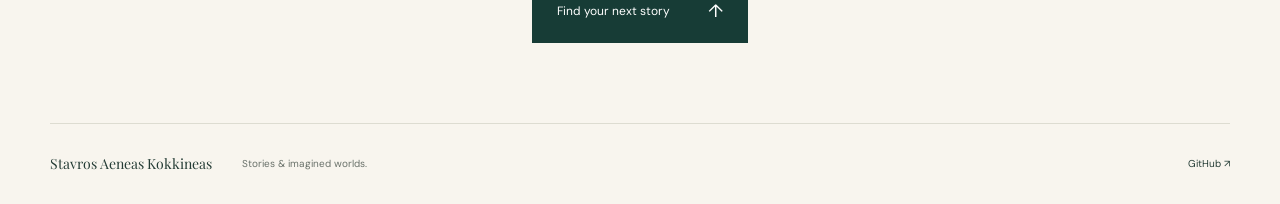
==== commit 14e9e5fc: "Use requested Avatar.jpg for About Me portrait" ====
--- a/index.html
+++ b/index.html
@@ -14,7 +14,7 @@
 <div class="ribbon"><span>IMAGINED WORLDS</span><b>✦</b><span>HUMAN QUESTIONS</span><b>✦</b><span>STORIES WITHOUT BORDERS</span><b>✦</b><span>ENGLISH & ΕΛΛΗΝΙΚΑ</span></div>
 <section id="books" class="section wrap"><div class="section-heading"><div><p class="eyebrow">01 / THE BOOKSHELF</p><h2>A doorway into <em>elsewhere.</em></h2></div><p>Two collections. Many worlds.<br>Choose a book and make yourself at home.</p></div><div class="books-grid"><article class="book-card"><a class="cover-stage green-stage" href="reader.html?book=fantasia" aria-label="Read Fantasia in English in the reading room"><div class="book shelf-book book-one"><small>STAVROS AENEAS KOKKINEAS</small><strong>Fantasia</strong><div class="cover-symbol">☼</div><span>TALES OF LIGHT & POSSIBILITY</span><i>I</i></div><span class="cover-tag">THE FIRST COLLECTION</span></a><div class="book-details"><p class="eyebrow">FANTASY · PHILOSOPHICAL FICTION</p><h3>Fantasia</h3><p>A shadow dreams of light. Ancient gods search for faith. New worlds ask old questions. Five stories exploring compassion, belief, and the possibilities of existence.</p><p class="contents">The Shadow of Shadows · In Harmony · Reverse Module · Thorii · PHYSIS</p><div class="reading-links"><a href="reader.html?book=fantasia">Read in English <span>↗</span></a><a href="reader.html?book=fantasia-el" lang="el">Διάβασε στα ελληνικά <span>↗</span></a></div></div></article><article class="book-card"><a class="cover-stage rust-stage" href="reader.html?book=fantasia-ii" aria-label="Read Fantasia II in the reading room"><div class="book shelf-book book-two"><small>STAVROS AENEAS KOKKINEAS</small><strong>Fantasia <em>II</em></strong><div class="cover-symbol">✧</div><span>LOVE · FREEDOM · THE SOUL</span><i>II</i></div><span class="cover-tag">THE SECOND COLLECTION</span></a><div class="book-details"><p class="eyebrow">MYTHIC FANTASY · SPECULATIVE FICTION</p><h3>Fantasia II</h3><p>Love reaches across the unseen. Freedom is fought for in the dark. A soul becomes something that can be changed. Three tales of connection, choice, and the cost of power.</p><p class="contents">Sym and Vima · Imprisoned · Soul</p><div class="reading-links"><a href="reader.html?book=fantasia-ii">Read in English <span>↗</span></a></div></div></article></div><p class="pdf-note">Read every book right here, with page controls, selectable text, and a downloadable PDF for later.</p></section>
 <section class="worlds-section" id="worlds"><div class="wrap section"><div class="section-heading"><div><p class="eyebrow">02 / FOLLOW YOUR CURIOSITY</p><h2>What if <em>…?</em></h2></div><p>A glimpse of the questions<br>waiting inside the stories.</p></div><div class="world-grid"><a class="world" href="reader.html?book=fantasia#page=5"><span class="world-number">01 <b>☼</b></span><h3>What if a shadow<br>dreamed of light?</h3><p>Follow Lilith into a world of photons, a Sun Queen, and a very hungry Iris King.</p><span class="world-footer">THE SHADOW OF SHADOWS <b>↗</b></span></a><a class="world" href="reader.html?book=fantasia-ii#page=5"><span class="world-number">02 <b>✧</b></span><h3>What if love could<br>bridge the unseen?</h3><p>Two beings. Two ways of experiencing the universe. A search for connection before the age of gods.</p><span class="world-footer">SYM AND VIMA <b>↗</b></span></a><a class="world" href="reader.html?book=fantasia-ii#page=91"><span class="world-number">03 <b>⌘</b></span><h3>What if kindness<br>could be programmed?</h3><p>In a world where souls can be altered, the power to help becomes a question of consent.</p><span class="world-footer">SOUL <b>↗</b></span></a></div></div></section>
-<section class="section wrap about" id="about"><div class="author-art"><img class="author-photo" src="assets/author.jpg" alt="Stavros Aeneas Kokkineas smiling outdoors" width="2460" height="3280" loading="lazy" decoding="async"></div><div class="about-copy"><p class="eyebrow">03 / THE PERSON BEHIND THE PAGES</p><h2>Hello, I’m Stavros Aeneas.<br><em>A world-builder at heart. A storyteller of lives in mind.</em></h2><p>My stories move between myth, fantasy, and speculative fiction. Across <cite>Fantasia</cite> and <cite>Fantasia II</cite>, I explore how we connect, what we believe, and what happens when extraordinary power meets very human choices.</p><p>These worlds also have roots in game ideas and narrative design. This is a place to bring them together — and to invite you inside.</p><a class="text-link" href="https://github.com/PreCosmos/GameIdeas">Explore my story & game notebooks ↗</a></div></section>
+<section class="section wrap about" id="about"><div class="author-art"><img class="author-photo" src="assets/author.jpg" alt="Portrait of Stavros Aeneas Kokkineas" width="500" height="500" loading="lazy" decoding="async"></div><div class="about-copy"><p class="eyebrow">03 / THE PERSON BEHIND THE PAGES</p><h2>Hello, I’m Stavros Aeneas.<br><em>A world-builder at heart. A storyteller of lives in mind.</em></h2><p>My stories move between myth, fantasy, and speculative fiction. Across <cite>Fantasia</cite> and <cite>Fantasia II</cite>, I explore how we connect, what we believe, and what happens when extraordinary power meets very human choices.</p><p>These worlds also have roots in game ideas and narrative design. This is a place to bring them together — and to invite you inside.</p><a class="text-link" href="https://github.com/PreCosmos/GameIdeas">Explore my story & game notebooks ↗</a></div></section>
 <section class="closing wrap"><p class="eyebrow">FROM THE DEDICATION</p><blockquote>“Dedicated to all of Humanity”</blockquote><p>— Fantasia</p><a class="button" href="#books">Find your next story <span>↑</span></a></section>
 </main><footer class="wrap"><a class="footer-name" href="#">Stavros Aeneas Kokkineas</a><p>Stories & imagined worlds.</p><a href="https://github.com/PreCosmos">GitHub ↗</a></footer>
 </body></html>
